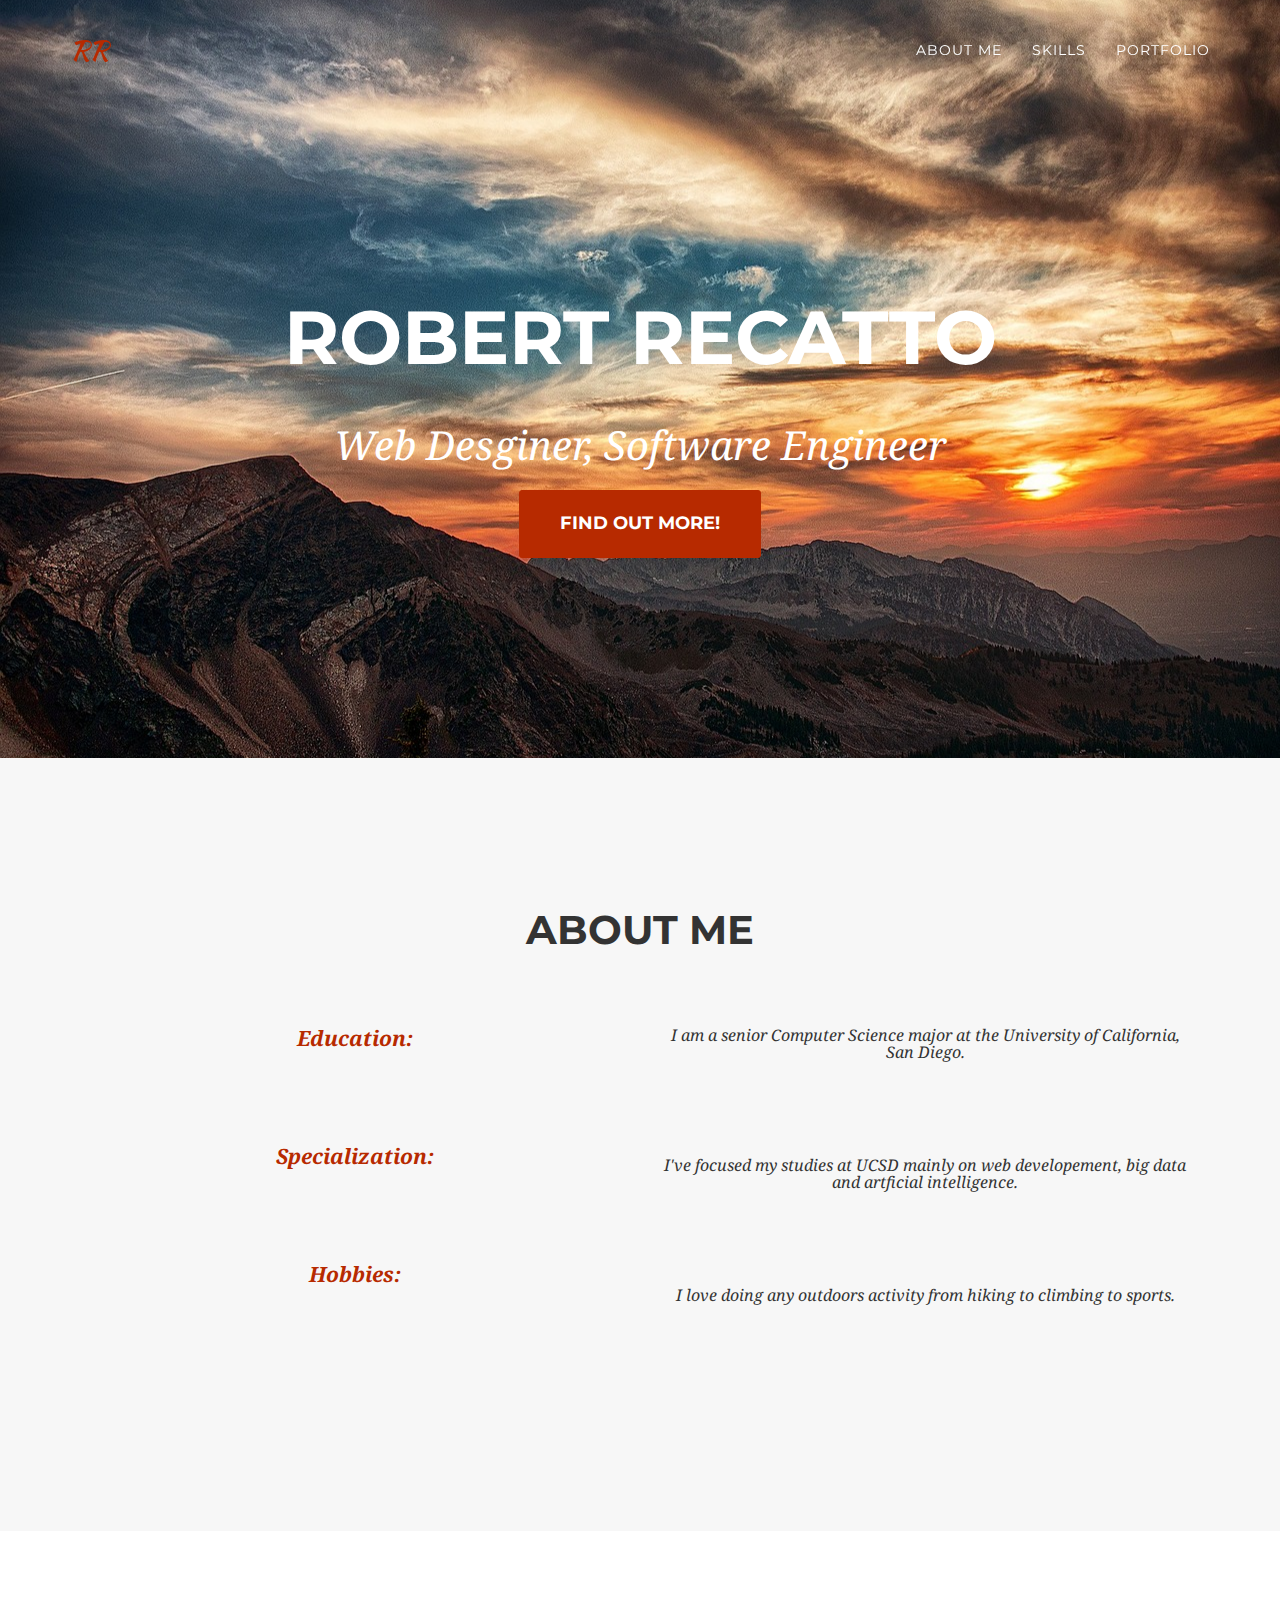
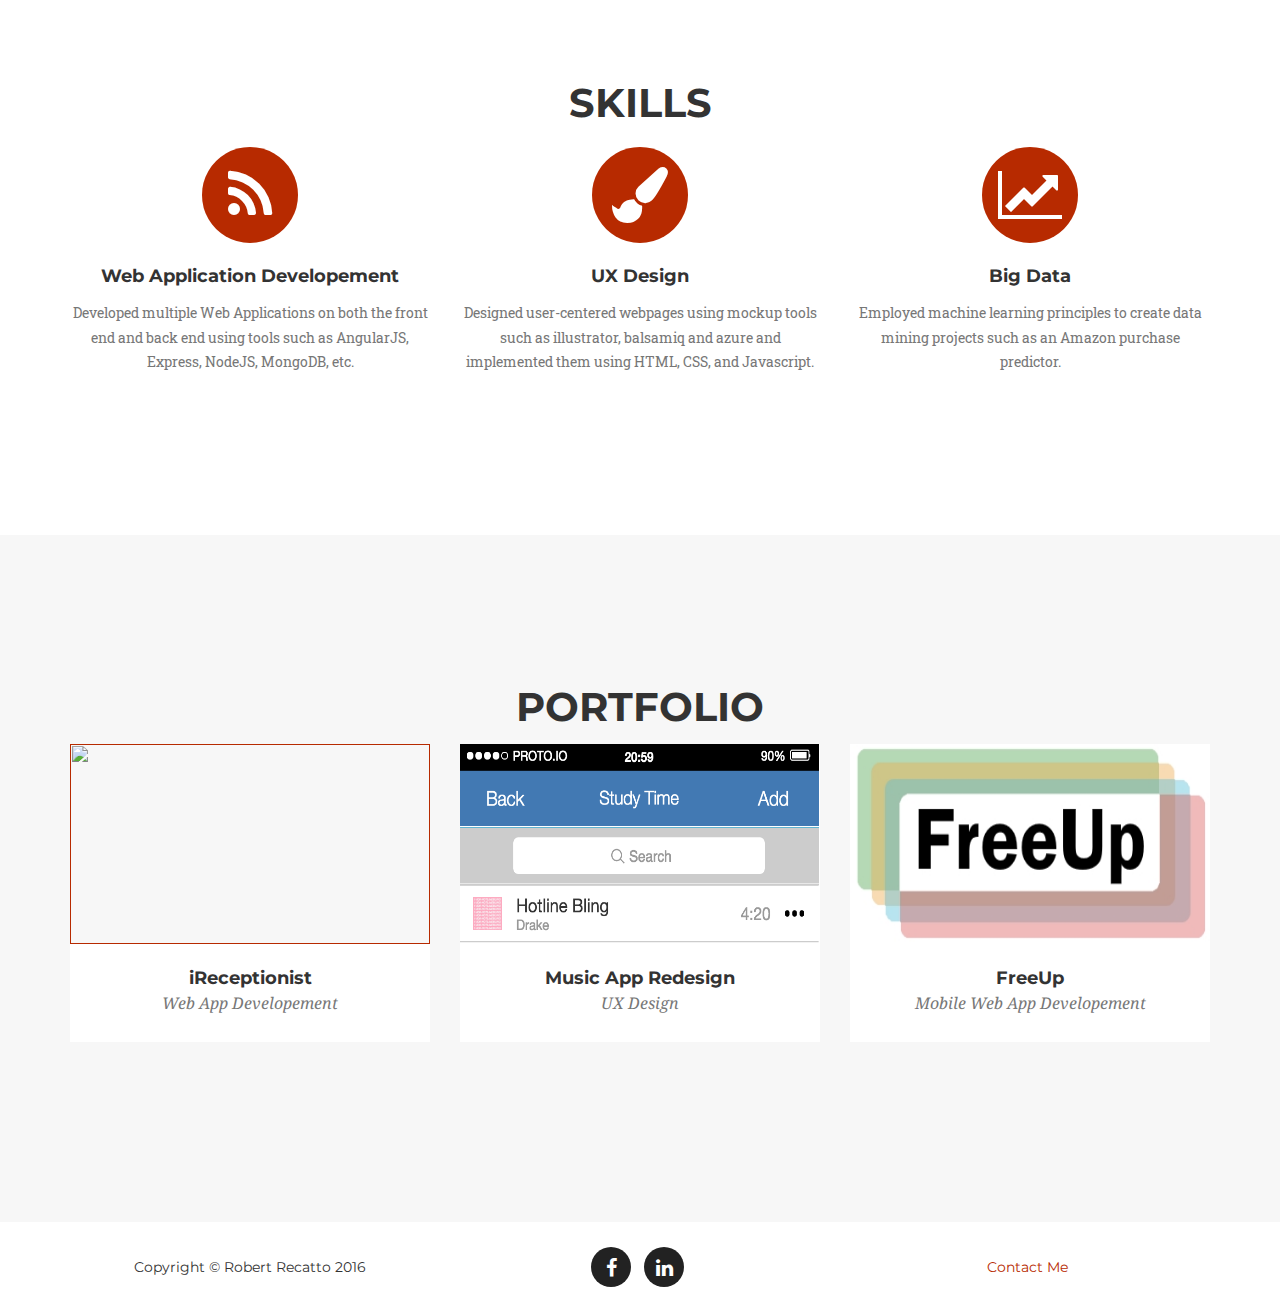
==== index.html @ bf81e025 "First Push" ====
<!DOCTYPE html>
<html lang="en">

<head>

    <meta charset="utf-8">
    <meta http-equiv="X-UA-Compatible" content="IE=edge">
    <meta name="viewport" content="width=device-width, initial-scale=1">

    <title>Robert Recatto Portfolio</title>

    <!-- Bootstrap Core CSS -->
    <link href="css/bootstrap.min.css" rel="stylesheet">

    <!-- Custom CSS -->
    <link href="css/agency.css" rel="stylesheet">
    
    <!-- Overwritten CSS -->
    <link href="css/main.css" rel="stylesheet">

    <!-- Custom Fonts -->
    <link href="font-awesome/css/font-awesome.min.css" rel="stylesheet" type="text/css">
    <link href="https://fonts.googleapis.com/css?family=Montserrat:400,700" rel="stylesheet" type="text/css">
    <link href='https://fonts.googleapis.com/css?family=Kaushan+Script' rel='stylesheet' type='text/css'>
    <link href='https://fonts.googleapis.com/css?family=Droid+Serif:400,700,400italic,700italic' rel='stylesheet' type='text/css'>
    <link href='https://fonts.googleapis.com/css?family=Roboto+Slab:400,100,300,700' rel='stylesheet' type='text/css'>

    <!-- HTML5 Shim and Respond.js IE8 support of HTML5 elements and media queries -->
    <!-- WARNING: Respond.js doesn't work if you view the page via file:// -->
    <!--[if lt IE 9]>
        <script src="https://oss.maxcdn.com/libs/html5shiv/3.7.0/html5shiv.js"></script>
        <script src="https://oss.maxcdn.com/libs/respond.js/1.4.2/respond.min.js"></script>
    <![endif]-->

</head>

<body id="page-top" class="index">

    <!-- Navigation -->
    <nav class="navbar navbar-default navbar-fixed-top">
        <div class="container">
            <!-- Brand and toggle get grouped for better mobile display -->
            <div class="navbar-header page-scroll">
                <button type="button" class="navbar-toggle" data-toggle="collapse" data-target="#bs-example-navbar-collapse-1">
                    <span class="sr-only">Toggle navigation</span>
                    <span class="icon-bar"></span>
                    <span class="icon-bar"></span>
                    <span class="icon-bar"></span>
                </button>
                <a class="navbar-brand page-scroll" href="#page-top">RR</a>
            </div>

            <!-- Collect the nav links, forms, and other content for toggling -->
            <div class="collapse navbar-collapse" id="bs-example-navbar-collapse-1">
                <ul class="nav navbar-nav navbar-right">
                    <li class="hidden">
                        <a href="#page-top"></a>
                    </li>
                    <li>
                        <a class="page-scroll" href="#about">About Me</a>
                    </li>
                    <li>
                        <a class="page-scroll" href="#services">Skills</a>
                    </li>
                    <li>
                        <a class="page-scroll" href="#portfolio">Portfolio</a>
                    </li>
                </ul>
            </div>
            <!-- /.navbar-collapse -->
        </div>
        <!-- /.container-fluid -->
    </nav>

    <!-- Header -->
    <header>
        <div class="container">
            <div class="intro-text">
                <div class="intro-heading">Robert Recatto</div>
                <div class="intro-lead-in">Web Desginer, Software Engineer</div>
                <a href="#about" class="page-scroll btn btn-xl">Find Out More!</a>
            </div>
        </div>
    </header>

    <!-- Services Section -->
    <section id="about" class="bg-light-gray">
        <div class="container">
            <div class="row">
                <div class="col-lg-12 text-center">
                    <h2 class="section-heading">About Me</h2><br><br>
                    <div class="col-lg-6 text-center pull-left">
                        <h3 class="section-subheading" style="color:#b72a00;font-size:150%;"><b>Education:</b></h3>
                    </div>
                    <div class="col-lg-6 text-center pull-right">
                        <h3 class="section-subheading">I am a senior Computer Science major at the University of California, San Diego.</h3>
                    </div>
                    <div class="col-lg-6 text-center pull-left">
                        <h3 class="section-subheading" style="color:#b72a00;font-size:150%;"><b>Specialization:</b></h3>
                    </div>
                    <div class="col-lg-6 text-center pull-right">
                        <h3 class="section-subheading">I've focused my studies at UCSD mainly on web developement, big data and artficial intelligence.</h3>
                    </div>
                    <div class="col-lg-6 text-center pull-left">
                        <h3 class="section-subheading" style="color:#b72a00;font-size:150%;"><b>Hobbies:</b></h3>
                    </div>
                    <div class="col-lg-6 text-center pull-right">
                        <h3 class="section-subheading">I love doing any outdoors activity from hiking to climbing to sports.</h3>
                    </div>
                </div>
            </div>
            <div class="row">
                <div class="col-lg-12">
                </div>
            </div>
        </div>
    </section>

    <!-- Portfolio Grid Section -->
    <section id="services">
        <div class="container">
            <div class="row">
                <div class="col-lg-12 text-center">
                    <h2 class="section-heading">Skills</h2>
                </div>
            </div>
            <div class="row text-center">
                <div class="col-md-4">
                    <span class="fa-stack fa-4x">
                        <i class="fa fa-circle fa-stack-2x text-primary"></i>
                        <i class="fa fa-rss fa-stack-1x fa-inverse"></i>
                    </span>
                    <h4 class="service-heading">Web Application Developement</h4>
                    <p class="text-muted">Developed multiple Web Applications on both the front end and back end using tools such as AngularJS, Express, NodeJS, MongoDB, etc.</p>
                </div>
                <div class="col-md-4">
                    <span class="fa-stack fa-4x">
                        <i class="fa fa-circle fa-stack-2x text-primary"></i>
                        <i class="fa fa-paint-brush fa-stack-1x fa-inverse"></i>
                    </span>
                    <h4 class="service-heading">UX Design</h4>
                    <p class="text-muted">Designed user-centered webpages using mockup tools such as illustrator, balsamiq and azure and implemented them using HTML, CSS, and Javascript.</p>
                </div>
                <div class="col-md-4">
                    <span class="fa-stack fa-4x">
                        <i class="fa fa-circle fa-stack-2x text-primary"></i>
                        <i class="fa fa-line-chart fa-stack-1x fa-inverse"></i>
                    </span>
                    <h4 class="service-heading">Big Data</h4>
                    <p class="text-muted">Employed machine learning principles to create data mining projects such as an Amazon purchase predictor.</p>
                </div>
            </div>
        </div>
    </section>

    <!-- About Section -->
    <section id="portfolio" class="bg-light-gray">
        <div class="container">
            <div class="row">
                <div class="col-lg-12 text-center">
                    <h2 class="section-heading">Portfolio</h2>
                </div>
            </div>
            <div class="row">
                <div class="col-md-4 col-sm-6 portfolio-item">
                    <a href="" onclick="redirect('portfolio_iReceptionist.html')" class="portfolio-link" data-toggle="modal">
                        <div class="portfolio-hover">
                            <div class="portfolio-hover-content">
                                <i class="fa fa-plus fa-3x"></i>
                            </div>
                        </div>
                        <img src="img/iReceptionist_welcome.png" class="img-responsive portfolioPic" alt="">
                    </a>
                    <div class="portfolio-caption">
                        <h4>iReceptionist</h4>
                        <p class="text-muted">Web App Developement</p>
                    </div>
                </div>
                <div class="col-md-4 col-sm-6 portfolio-item">
                    <a href="" onclick="redirect('portfolio_Redesign.html')" class="portfolio-link" data-toggle="modal">
                        <div class="portfolio-hover">
                            <div class="portfolio-hover-content">
                                <i class="fa fa-plus fa-3x"></i>
                            </div>
                        </div>
                        <img src="img/redesign.png" class="img-responsive portfolioPic" alt="">
                    </a>
                    <div class="portfolio-caption">
                        <h4>Music App Redesign</h4>
                        <p class="text-muted">UX Design</p>
                    </div>
                </div>
                <div class="col-md-4 col-sm-6 portfolio-item">
                    <a href="" onclick="redirect('portfolio_FreeUp.html')" class="portfolio-link" data-toggle="modal">
                        <div class="portfolio-hover">
                            <div class="portfolio-hover-content">
                                <i class="fa fa-plus fa-3x"></i>
                            </div>
                        </div>
                        <img src="img/freeuplogo.jpg" class="img-responsive portfolioPic" alt="">
                    </a>
                    <div class="portfolio-caption">
                        <h4>FreeUp</h4>
                        <p class="text-muted">Mobile Web App Developement</p>
                    </div>
                </div>
            </div>
        </div>
    </section>

    <footer>
        <div class="container">
            <div class="row">
                <div class="col-md-4">
                    <span class="copyright">Copyright &copy; Robert Recatto 2016</span>
                </div>
                <div class="col-md-4">
                    <ul class="list-inline social-buttons">
                        <li><a href="#"><i class="fa fa-facebook"></i></a>
                        </li>
                        <li><a href="#"><i class="fa fa-linkedin"></i></a>
                        </li>
                    </ul>
                </div>
                <div class="col-md-4">
                    <ul class="list-inline quicklinks">
                        <li><a href="#">Contact Me</a>
                        </li>
                    </ul>
                </div>
            </div>
        </div>
    </footer>

    <!-- jQuery -->
    <script src="js/jquery.js"></script>

    <!-- Bootstrap Core JavaScript -->
    <script src="js/bootstrap.min.js"></script>

    <!-- Plugin JavaScript -->
    <script src="http://cdnjs.cloudflare.com/ajax/libs/jquery-easing/1.3/jquery.easing.min.js"></script>
    <script src="js/classie.js"></script>
    <script src="js/cbpAnimatedHeader.js"></script>

    <!-- Contact Form JavaScript -->
    <script src="js/jqBootstrapValidation.js"></script>
    <script src="js/contact_me.js"></script>

    <!-- Custom Theme JavaScript -->
    <script src="js/agency.js"></script>
    
    <script src="js/redirect.js"></script>

</body>

</html>
---- css/agency.css ----
body{overflow-x:hidden;font-family:"Roboto Slab","Helvetica Neue",Helvetica,Arial,sans-serif}.text-muted{color:#777}.text-primary{color:#b72a00}p{font-size:14px;line-height:1.75}p.large{font-size:16px}a,a:hover,a:focus,a:active,a.active{outline:0}a{color:#b72a00}a:hover,a:focus,a:active,a.active{color:#b22900}h1,h2,h3,h4,h5,h6{font-family:Montserrat,"Helvetica Neue",Helvetica,Arial,sans-serif;text-transform:uppercase;font-weight:700}.img-centered{margin:0 auto}.bg-light-gray{background-color:#f7f7f7}.bg-darkest-gray{background-color:#222}.btn-primary{color:#fff;background-color:#b72a00;border-color:#b72a00;font-family:Montserrat,"Helvetica Neue",Helvetica,Arial,sans-serif;text-transform:uppercase;font-weight:700}.btn-primary:hover,.btn-primary:focus,.btn-primary:active,.btn-primary.active,.open .dropdown-toggle.btn-primary{color:#fff;background-color:#b22900;border-color:#b22900}.btn-primary:active,.btn-primary.active,.open .dropdown-toggle.btn-primary{background-image:none}.btn-primary.disabled,.btn-primary[disabled],fieldset[disabled] .btn-primary,.btn-primary.disabled:hover,.btn-primary[disabled]:hover,fieldset[disabled] .btn-primary:hover,.btn-primary.disabled:focus,.btn-primary[disabled]:focus,fieldset[disabled] .btn-primary:focus,.btn-primary.disabled:active,.btn-primary[disabled]:active,fieldset[disabled] .btn-primary:active,.btn-primary.disabled.active,.btn-primary[disabled].active,fieldset[disabled] .btn-primary.active{background-color:#b72a00;border-color:#b72a00}.btn-primary .badge{color:#b72a00;background-color:#fff}.btn-xl{color:#fff;background-color:#b72a00;border-color:#b72a00;font-family:Montserrat,"Helvetica Neue",Helvetica,Arial,sans-serif;text-transform:uppercase;font-weight:700;border-radius:3px;font-size:18px;padding:20px 40px}.btn-xl:hover,.btn-xl:focus,.btn-xl:active,.btn-xl.active,.open .dropdown-toggle.btn-xl{color:#fff;background-color:#b22900;border-color:#b72a00}.btn-xl:active,.btn-xl.active,.open .dropdown-toggle.btn-xl{background-image:none}.btn-xl.disabled,.btn-xl[disabled],fieldset[disabled] .btn-xl,.btn-xl.disabled:hover,.btn-xl[disabled]:hover,fieldset[disabled] .btn-xl:hover,.btn-xl.disabled:focus,.btn-xl[disabled]:focus,fieldset[disabled] .btn-xl:focus,.btn-xl.disabled:active,.btn-xl[disabled]:active,fieldset[disabled] .btn-xl:active,.btn-xl.disabled.active,.btn-xl[disabled].active,fieldset[disabled] .btn-xl.active{background-color:#b72a00;border-color:#b72a00}.btn-xl .badge{color:#b72a00;background-color:#fff}.navbar-default{background-color:#222;border-color:transparent}.navbar-default .navbar-brand{color:#b72a00;font-family:"Kaushan Script","Helvetica Neue",Helvetica,Arial,cursive}.navbar-default .navbar-brand:hover,.navbar-default .navbar-brand:focus,.navbar-default .navbar-brand:active,.navbar-default .navbar-brand.active{color:#b22900}.navbar-default .navbar-collapse{border-color:rgba(255,255,255,.02)}.navbar-default .navbar-toggle{background-color:#b72a00;border-color:#b72a00}.navbar-default .navbar-toggle .icon-bar{background-color:#fff}.navbar-default .navbar-toggle:hover,.navbar-default .navbar-toggle:focus{background-color:#b72a00}.navbar-default .nav li a{font-family:Montserrat,"Helvetica Neue",Helvetica,Arial,sans-serif;text-transform:uppercase;font-weight:400;letter-spacing:1px;color:#fff}.navbar-default .nav li a:hover,.navbar-default .nav li a:focus{color:#b72a00;outline:0}.navbar-default .navbar-nav>.active>a{border-radius:0;color:#fff;background-color:#b72a00}.navbar-default .navbar-nav>.active>a:hover,.navbar-default .navbar-nav>.active>a:focus{color:#fff;background-color:#b22900}@media (min-width:768px){.navbar-default{background-color:transparent;padding:25px 0;-webkit-transition:padding .3s;-moz-transition:padding .3s;transition:padding .3s;border:0}.navbar-default .navbar-brand{font-size:2em;-webkit-transition:all .3s;-moz-transition:all .3s;transition:all .3s}.navbar-default .navbar-nav>.active>a{border-radius:3px}.navbar-default.navbar-shrink{background-color:#222;padding:10px 0}.navbar-default.navbar-shrink .navbar-brand{font-size:1.5em}}header{background-image:url(../img/header-bg.jpg);background-repeat:none;background-attachment:scroll;background-position:center center;-webkit-background-size:cover;-moz-background-size:cover;background-size:cover;-o-background-size:cover;text-align:center;color:#fff}header .intro-text{padding-top:100px;padding-bottom:50px}header .intro-text .intro-lead-in{font-family:"Droid Serif","Helvetica Neue",Helvetica,Arial,sans-serif;font-style:italic;font-size:22px;line-height:22px;margin-bottom:25px}header .intro-text .intro-heading{font-family:Montserrat,"Helvetica Neue",Helvetica,Arial,sans-serif;text-transform:uppercase;font-weight:700;font-size:50px;line-height:50px;margin-bottom:25px}@media (min-width:768px){header .intro-text{padding-top:300px;padding-bottom:200px}header .intro-text .intro-lead-in{font-family:"Droid Serif","Helvetica Neue",Helvetica,Arial,sans-serif;font-style:italic;font-size:40px;line-height:40px;margin-bottom:25px}header .intro-text .intro-heading{font-family:Montserrat,"Helvetica Neue",Helvetica,Arial,sans-serif;text-transform:uppercase;font-weight:700;font-size:75px;line-height:75px;margin-bottom:50px}}section{padding:100px 0}section h2.section-heading{font-size:40px;margin-top:0;margin-bottom:15px}section h3.section-subheading{font-size:16px;font-family:"Droid Serif","Helvetica Neue",Helvetica,Arial,sans-serif;text-transform:none;font-style:italic;font-weight:400;margin-bottom:75px}@media (min-width:768px){section{padding:150px 0}}.service-heading{margin:15px 0;text-transform:none}#portfolio .portfolio-item{margin:0 0 15px;right:0}#portfolio .portfolio-item .portfolio-link{display:block;position:relative;max-width:400px;margin:0 auto}#portfolio .portfolio-item .portfolio-link .portfolio-hover{background:rgba(183,42,00,.9);position:absolute;width:100%;height:100%;opacity:0;transition:all ease .5s;-webkit-transition:all ease .5s;-moz-transition:all ease .5s}#portfolio .portfolio-item .portfolio-link .portfolio-hover:hover{opacity:1}#portfolio .portfolio-item .portfolio-link .portfolio-hover .portfolio-hover-content{position:absolute;width:100%;height:20px;font-size:20px;text-align:center;top:50%;margin-top:-12px;color:#fff}#portfolio .portfolio-item .portfolio-link .portfolio-hover .portfolio-hover-content i{margin-top:-12px}#portfolio .portfolio-item .portfolio-link .portfolio-hover .portfolio-hover-content h3,#portfolio .portfolio-item .portfolio-link .portfolio-hover .portfolio-hover-content h4{margin:0}#portfolio .portfolio-item .portfolio-caption{max-width:400px;margin:0 auto;background-color:#fff;text-align:center;padding:25px}#portfolio .portfolio-item .portfolio-caption h4{text-transform:none;margin:0}#portfolio .portfolio-item .portfolio-caption p{font-family:"Droid Serif","Helvetica Neue",Helvetica,Arial,sans-serif;font-style:italic;font-size:16px;margin:0}#portfolio *{z-index:2}@media (min-width:767px){#portfolio .portfolio-item{margin:0 0 30px}}.timeline{list-style:none;padding:0;position:relative}.timeline:before{top:0;bottom:0;position:absolute;content:"";width:2px;background-color:#f1f1f1;left:40px;margin-left:-1.5px}.timeline>li{margin-bottom:50px;position:relative;min-height:50px}.timeline>li:before,.timeline>li:after{content:" ";display:table}.timeline>li:after{clear:both}.timeline>li .timeline-panel{width:100%;float:right;padding:0 20px 0 100px;position:relative;text-align:left}.timeline>li .timeline-panel:before{border-left-width:0;border-right-width:15px;left:-15px;right:auto}.timeline>li .timeline-panel:after{border-left-width:0;border-right-width:14px;left:-14px;right:auto}.timeline>li .timeline-image{left:0;margin-left:0;width:80px;height:80px;position:absolute;z-index:100;background-color:#b72a00;color:#fff;border-radius:100%;border:7px solid #f1f1f1;text-align:center}.timeline>li .timeline-image h4{font-size:10px;margin-top:12px;line-height:14px}.timeline>li.timeline-inverted>.timeline-panel{float:right;text-align:left;padding:0 20px 0 100px}.timeline>li.timeline-inverted>.timeline-panel:before{border-left-width:0;border-right-width:15px;left:-15px;right:auto}.timeline>li.timeline-inverted>.timeline-panel:after{border-left-width:0;border-right-width:14px;left:-14px;right:auto}.timeline>li:last-child{margin-bottom:0}.timeline .timeline-heading h4{margin-top:0;color:inherit}.timeline .timeline-heading h4.subheading{text-transform:none}.timeline .timeline-body>p,.timeline .timeline-body>ul{margin-bottom:0}@media (min-width:768px){.timeline:before{left:50%}.timeline>li{margin-bottom:100px;min-height:100px}.timeline>li .timeline-panel{width:41%;float:left;padding:0 20px 20px 30px;text-align:right}.timeline>li .timeline-image{width:100px;height:100px;left:50%;margin-left:-50px}.timeline>li .timeline-image h4{font-size:13px;margin-top:16px;line-height:18px}.timeline>li.timeline-inverted>.timeline-panel{float:right;text-align:left;padding:0 30px 20px 20px}}@media (min-width:992px){.timeline>li{min-height:150px}.timeline>li .timeline-panel{padding:0 20px 20px}.timeline>li .timeline-image{width:150px;height:150px;margin-left:-75px}.timeline>li .timeline-image h4{font-size:18px;margin-top:30px;line-height:26px}.timeline>li.timeline-inverted>.timeline-panel{padding:0 20px 20px}}@media (min-width:1200px){.timeline>li{min-height:170px}.timeline>li .timeline-panel{padding:0 20px 20px 100px}.timeline>li .timeline-image{width:170px;height:170px;margin-left:-85px}.timeline>li .timeline-image h4{margin-top:40px}.timeline>li.timeline-inverted>.timeline-panel{padding:0 100px 20px 20px}}.team-member{text-align:center;margin-bottom:50px}.team-member img{margin:0 auto;border:7px solid #fff}.team-member h4{margin-top:25px;margin-bottom:0;text-transform:none}.team-member p{margin-top:0}aside.clients img{margin:50px auto}section#contact{background-color:#222;background-image:url(../img/map-image.png);background-position:center;background-repeat:no-repeat}section#contact .section-heading{color:#fff}section#contact .form-group{margin-bottom:25px}section#contact .form-group input,section#contact .form-group textarea{padding:20px}section#contact .form-group input.form-control{height:auto}section#contact .form-group textarea.form-control{height:236px}section#contact .form-control:focus{border-color:#b72a00;box-shadow:none}section#contact ::-webkit-input-placeholder{font-family:Montserrat,"Helvetica Neue",Helvetica,Arial,sans-serif;text-transform:uppercase;font-weight:700;color:#bbb}section#contact :-moz-placeholder{font-family:Montserrat,"Helvetica Neue",Helvetica,Arial,sans-serif;text-transform:uppercase;font-weight:700;color:#bbb}section#contact ::-moz-placeholder{font-family:Montserrat,"Helvetica Neue",Helvetica,Arial,sans-serif;text-transform:uppercase;font-weight:700;color:#bbb}section#contact :-ms-input-placeholder{font-family:Montserrat,"Helvetica Neue",Helvetica,Arial,sans-serif;text-transform:uppercase;font-weight:700;color:#bbb}section#contact .text-danger{color:#e74c3c}footer{padding:25px 0;text-align:center}footer span.copyright{line-height:40px;font-family:Montserrat,"Helvetica Neue",Helvetica,Arial,sans-serif;text-transform:uppercase;text-transform:none}footer ul.quicklinks{margin-bottom:0;line-height:40px;font-family:Montserrat,"Helvetica Neue",Helvetica,Arial,sans-serif;text-transform:uppercase;text-transform:none}ul.social-buttons{margin-bottom:0}ul.social-buttons li a{display:block;background-color:#222;height:40px;width:40px;border-radius:100%;font-size:20px;line-height:40px;color:#fff;outline:0;-webkit-transition:all .3s;-moz-transition:all .3s;transition:all .3s}ul.social-buttons li a:hover,ul.social-buttons li a:focus,ul.social-buttons li a:active{background-color:#b72a00}.btn:focus,.btn:active,.btn.active,.btn:active:focus{outline:0}.portfolio-modal .modal-content{border-radius:0;background-clip:border-box;-webkit-box-shadow:none;box-shadow:none;border:0;min-height:100%;padding:100px 0;text-align:center}.portfolio-modal .modal-content h2{margin-bottom:15px;font-size:3em}.portfolio-modal .modal-content p{margin-bottom:30px}.portfolio-modal .modal-content p.item-intro{margin:20px 0 30px;font-family:"Droid Serif","Helvetica Neue",Helvetica,Arial,sans-serif;font-style:italic;font-size:16px}.portfolio-modal .modal-content ul.list-inline{margin-bottom:30px;margin-top:0}.portfolio-modal .modal-content img{margin-bottom:30px}.portfolio-modal .close-modal{position:absolute;width:75px;height:75px;background-color:transparent;top:25px;right:25px;cursor:pointer}.portfolio-modal .close-modal:hover{opacity:.3}.portfolio-modal .close-modal .lr{height:75px;width:1px;margin-left:35px;background-color:#222;transform:rotate(45deg);-ms-transform:rotate(45deg);-webkit-transform:rotate(45deg);z-index:1051}.portfolio-modal .close-modal .lr .rl{height:75px;width:1px;background-color:#222;transform:rotate(90deg);-ms-transform:rotate(90deg);-webkit-transform:rotate(90deg);z-index:1052}.portfolio-modal .modal-backdrop{opacity:0;display:none}::-moz-selection{text-shadow:none;background:#b72a00}::selection{text-shadow:none;background:#b72a00}img::selection{background:0 0}img::-moz-selection{background:0 0}body{webkit-tap-highlight-color:#b72a00}
---- css/main.css ----
.portfolioPic {
    height: 200px;
    width: 360px;
}

.port_head_pic {
    height: 400px;
    width: 250px;
}

.port_body_pic {
    height: 260px;
    width: 430px;
}
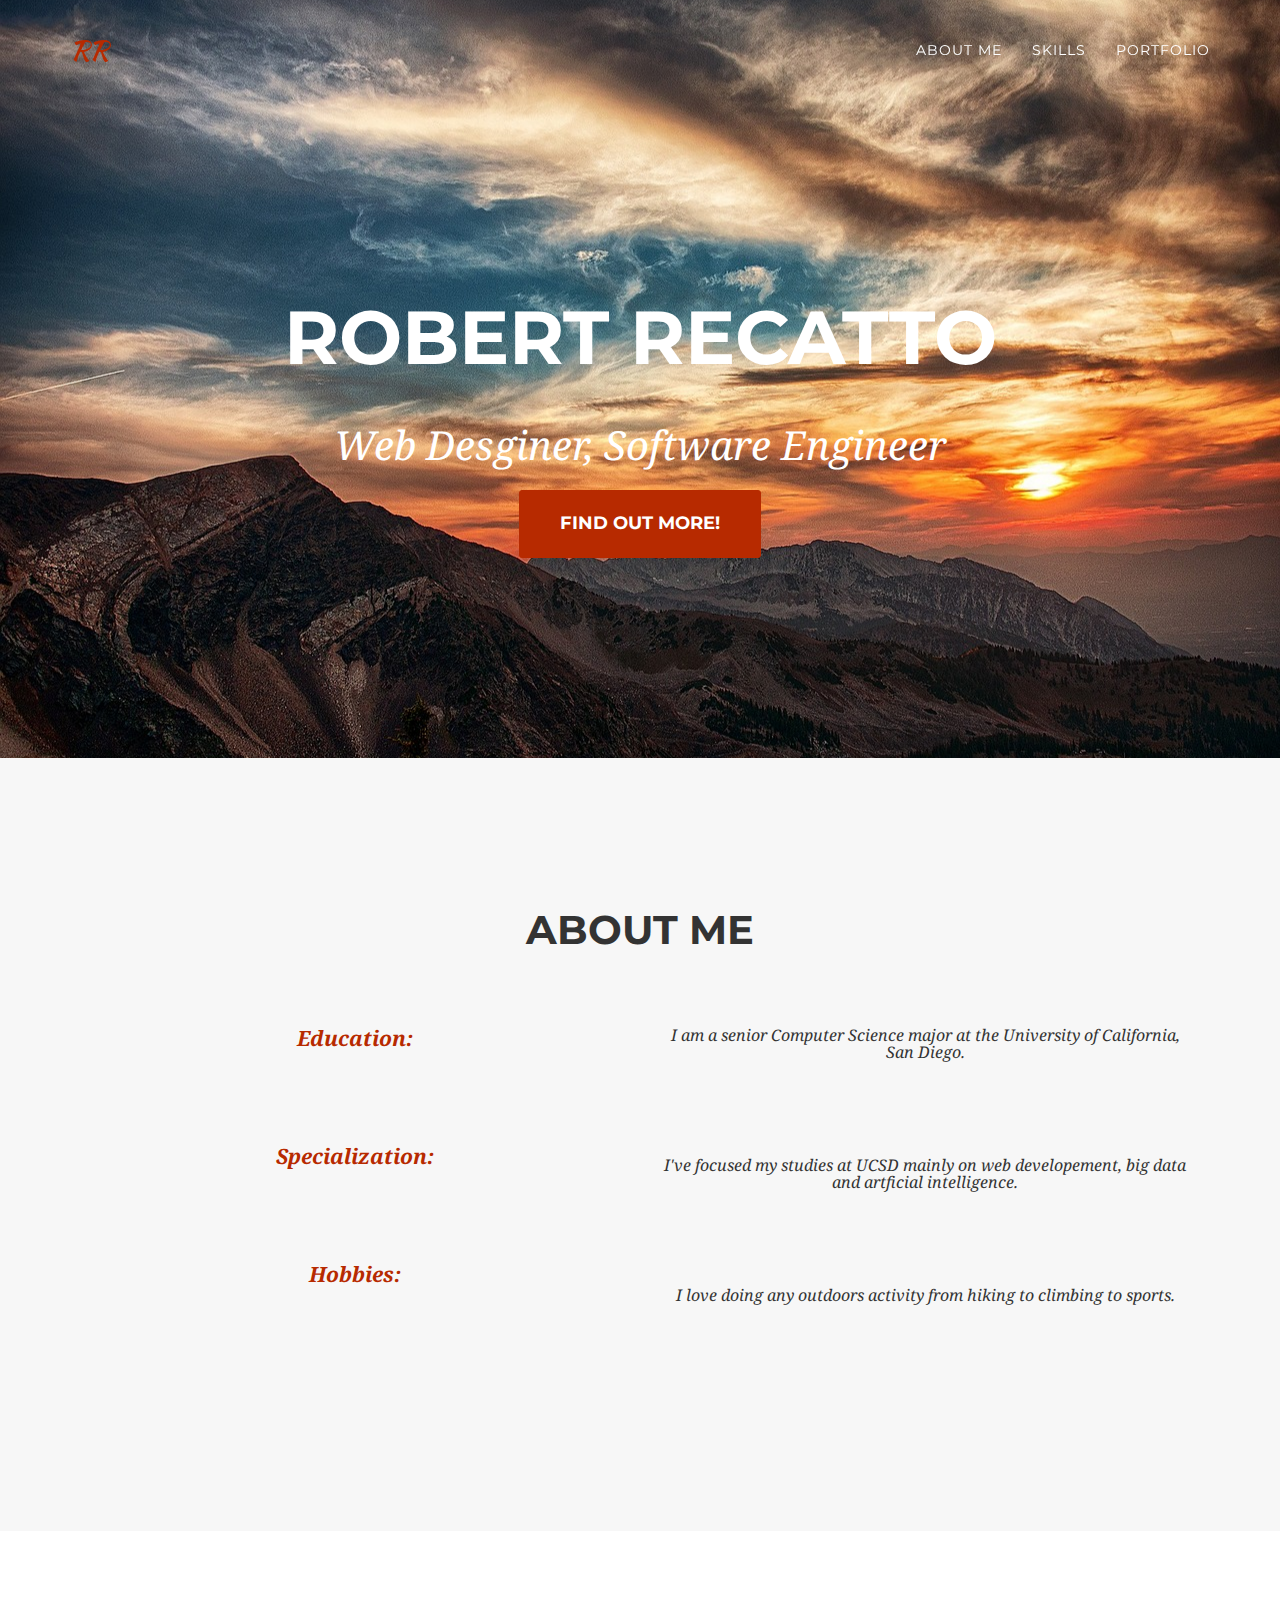
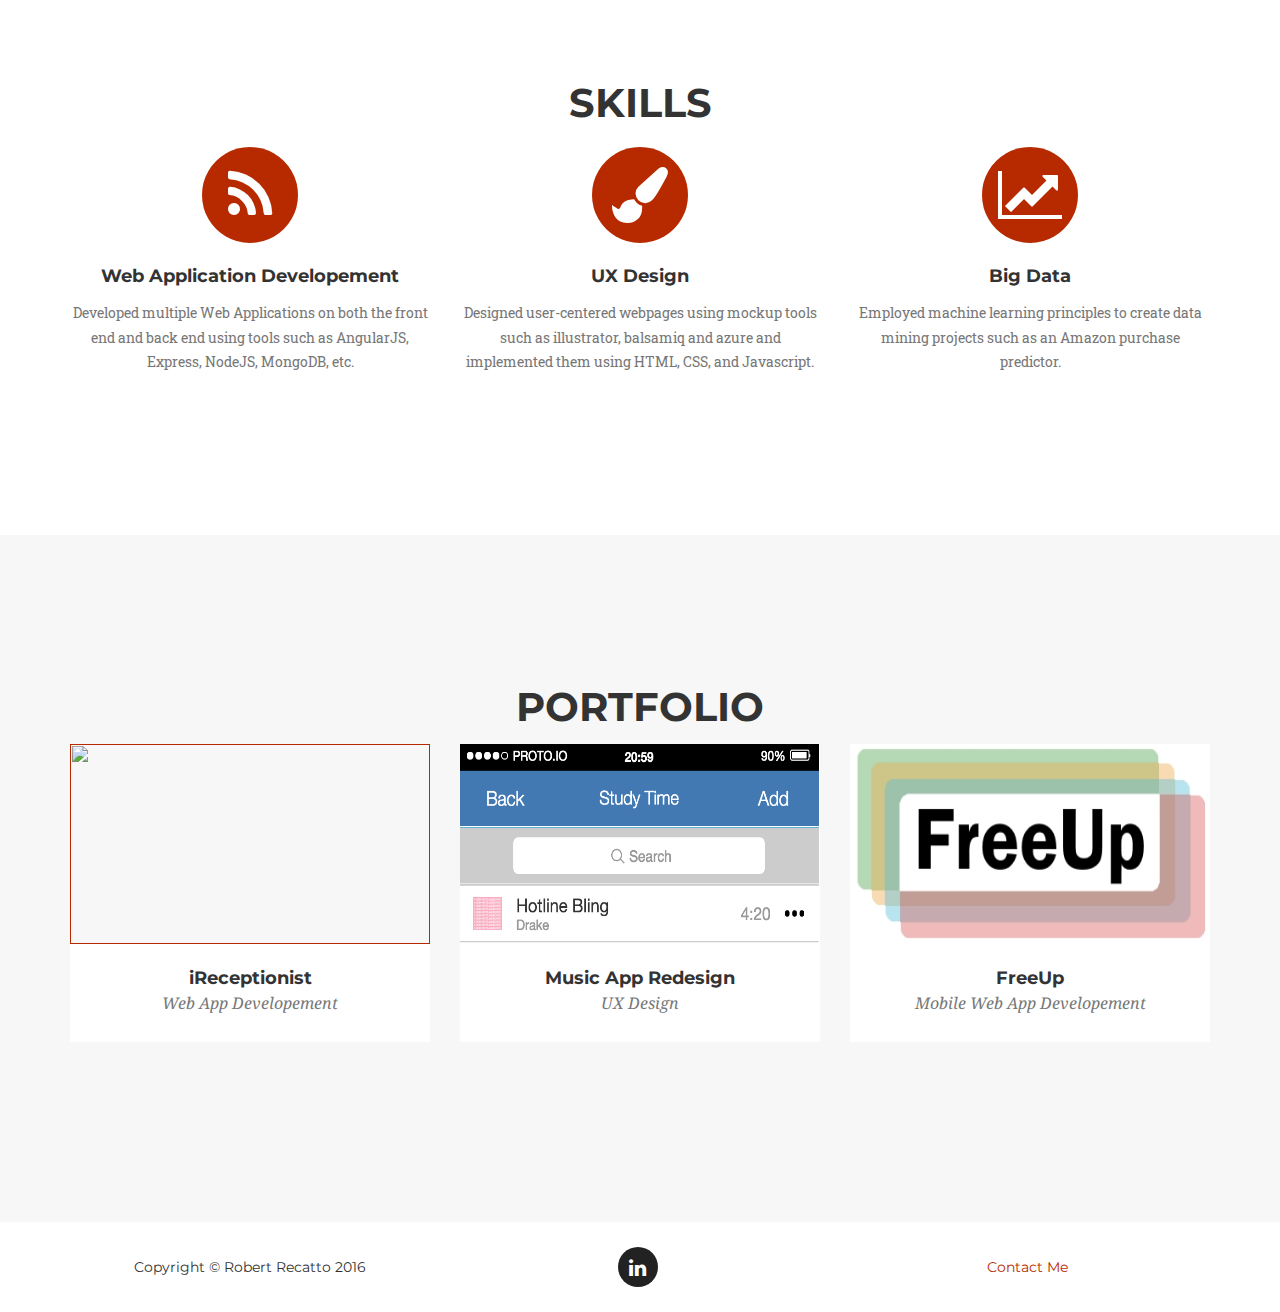
==== commit d0c89d4a: "added contact functionality, linkedin link" ====
--- a/index.html
+++ b/index.html
@@ -163,7 +163,7 @@
             </div>
             <div class="row">
                 <div class="col-md-4 col-sm-6 portfolio-item">
-                    <a href="" onclick="redirect('portfolio_iReceptionist.html')" class="portfolio-link" data-toggle="modal">
+                    <a href="" onclick="window.location.replace(window.location+'portfolio_iReceptionist');" class="portfolio-link" data-toggle="modal">
                         <div class="portfolio-hover">
                             <div class="portfolio-hover-content">
                                 <i class="fa fa-plus fa-3x"></i>
@@ -177,7 +177,7 @@
                     </div>
                 </div>
                 <div class="col-md-4 col-sm-6 portfolio-item">
-                    <a href="" onclick="redirect('portfolio_Redesign.html')" class="portfolio-link" data-toggle="modal">
+                    <a href="" onclick="window.location.replace(window.location+'portfolio_Redesign');" class="portfolio-link" data-toggle="modal">
                         <div class="portfolio-hover">
                             <div class="portfolio-hover-content">
                                 <i class="fa fa-plus fa-3x"></i>
@@ -191,7 +191,7 @@
                     </div>
                 </div>
                 <div class="col-md-4 col-sm-6 portfolio-item">
-                    <a href="" onclick="redirect('portfolio_FreeUp.html')" class="portfolio-link" data-toggle="modal">
+                    <a href="" onclick="window.location.replace(window.location+'portfolio_FreeUp');" class="portfolio-link" data-toggle="modal">
                         <div class="portfolio-hover">
                             <div class="portfolio-hover-content">
                                 <i class="fa fa-plus fa-3x"></i>
@@ -216,20 +216,31 @@
                 </div>
                 <div class="col-md-4">
                     <ul class="list-inline social-buttons">
-                        <li><a href="#"><i class="fa fa-facebook"></i></a>
-                        </li>
-                        <li><a href="#"><i class="fa fa-linkedin"></i></a>
+                        <li><a href="https://www.linkedin.com/in/robert-recatto-b4000691"><i class="fa fa-linkedin"></i></a>
                         </li>
                     </ul>
                 </div>
                 <div class="col-md-4">
                     <ul class="list-inline quicklinks">
-                        <li><a href="#">Contact Me</a>
+                        <li><a data-popup-open="popup-1" href="#">Contact Me</a>
                         </li>
                     </ul>
                 </div>
             </div>
         </div>
+        
+        <div class="popup" data-popup="popup-1">
+            <div class="popup-inner">
+                <h2>Contact Me!</h2><br>
+                <h4>Email:</h4>
+                <p>rrecatto@ucsd.edu</p><br>
+                <h4>Phone:</h4>
+                <p>(951) 252-5373</p><br>
+                <p><a data-popup-close="popup-1" href="#">Close</a></p>
+                <a class="popup-close" data-popup-close="popup-1" href="#">x</a>
+            </div>
+        </div>
+        
     </footer>
 
     <!-- jQuery -->
@@ -249,8 +260,7 @@
 
     <!-- Custom Theme JavaScript -->
     <script src="js/agency.js"></script>
-    
-    <script src="js/redirect.js"></script>
+    <script src="js/contact.js"></script>
 
 </body>
 
--- a/css/main.css
+++ b/css/main.css
@@ -11,4 +11,55 @@
 .port_body_pic {
     height: 260px;
     width: 430px;
+}
+
+.popup {
+    width:100%;
+    height:100%;
+    display:none;
+    position:fixed;
+    top:0px;
+    left:0px;
+    background:rgba(0,0,0,0.75);
+}
+
+.popup-inner {
+    max-width:700px;
+    width:90%;
+    padding:40px;
+    position:absolute;
+    top:50%;
+    left:50%;
+    -webkit-transform:translate(-50%, -50%);
+    transform:translate(-50%, -50%);
+    box-shadow:0px 2px 6px rgba(0,0,0,1);
+    border-radius:3px;
+    background:#fff;
+}
+
+.popup-close {
+    width:30px;
+    height:30px;
+    padding-top:4px;
+    display:inline-block;
+    position:absolute;
+    top:0px;
+    right:0px;
+    transition:ease 0.25s all;
+    -webkit-transform:translate(50%, -50%);
+    transform:translate(50%, -50%);
+    border-radius:1000px;
+    background:rgba(0,0,0,0.8);
+    font-family:Arial, Sans-Serif;
+    font-size:20px;
+    text-align:center;
+    line-height:100%;
+    color:#fff;
+}
+ 
+.popup-close:hover {
+    -webkit-transform:translate(50%, -50%) rotate(180deg);
+    transform:translate(50%, -50%) rotate(180deg);
+    background:rgba(0,0,0,1);
+    text-decoration:none;
 }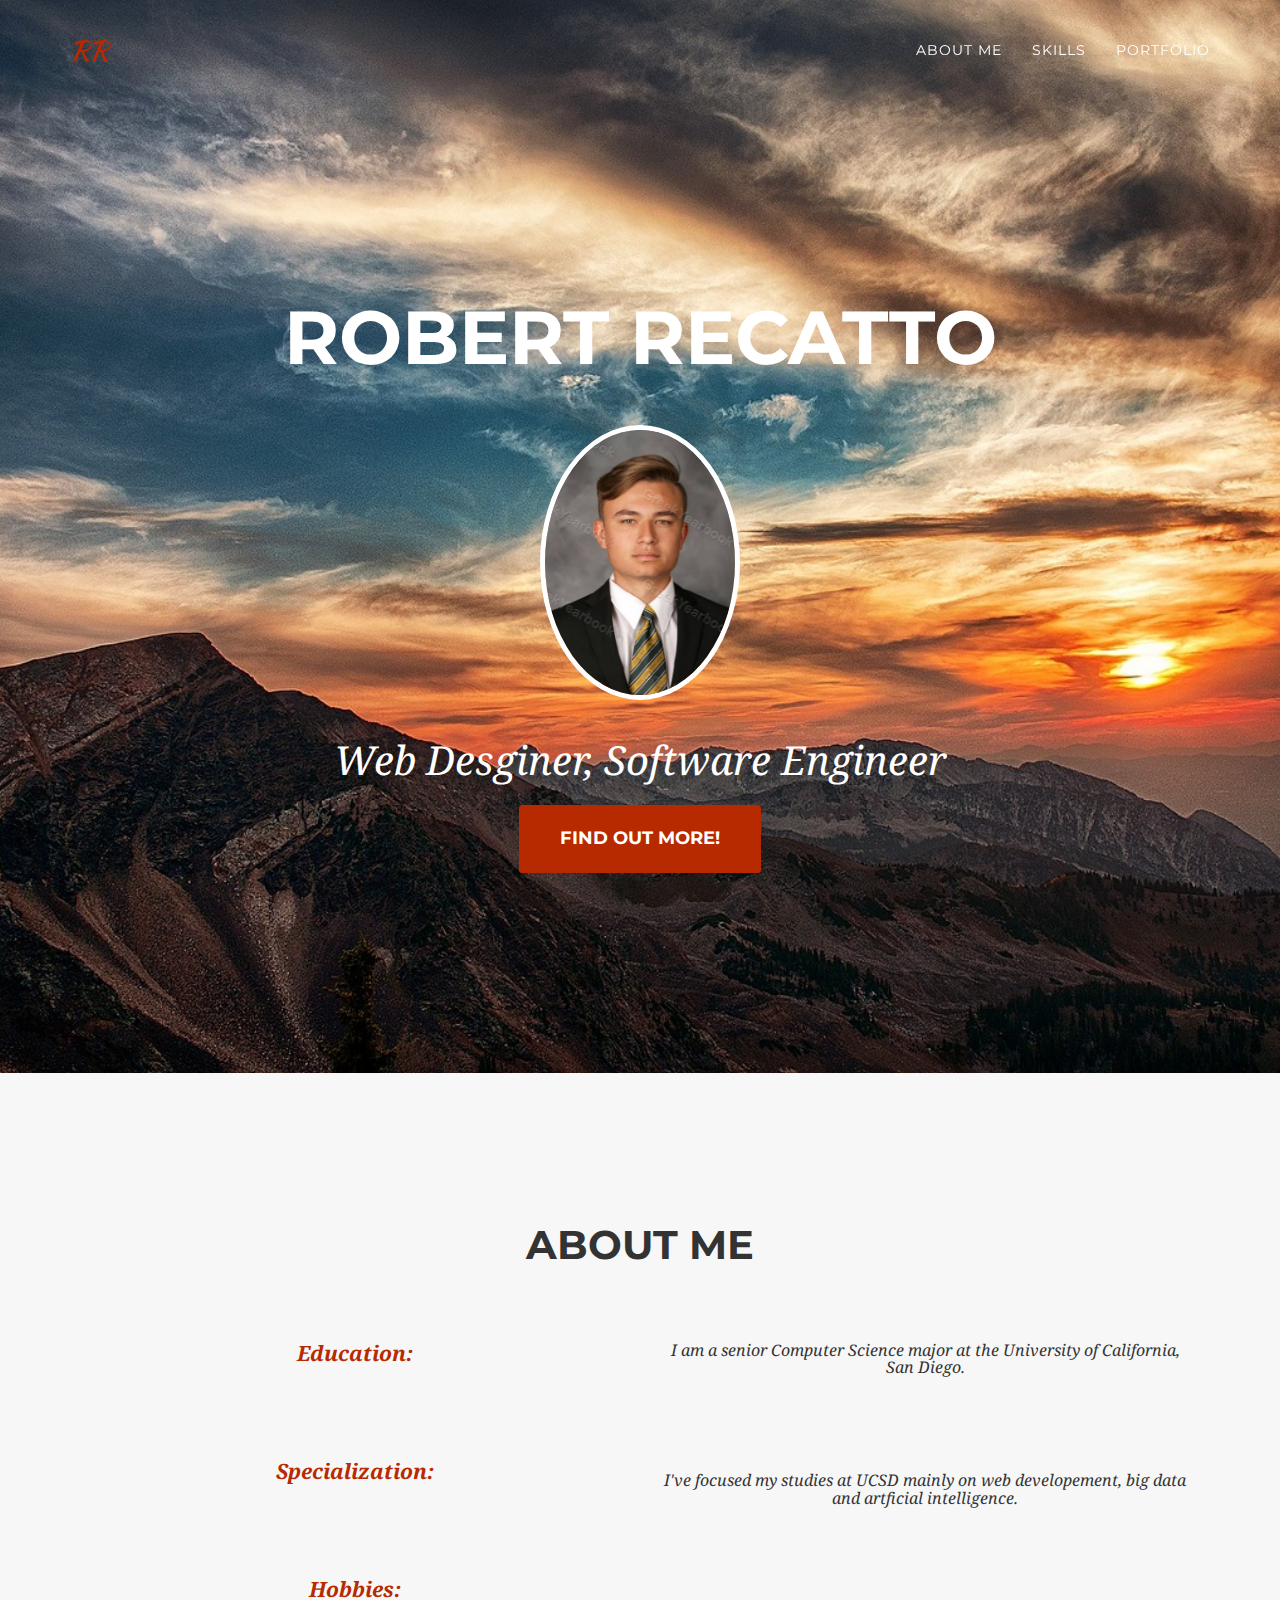
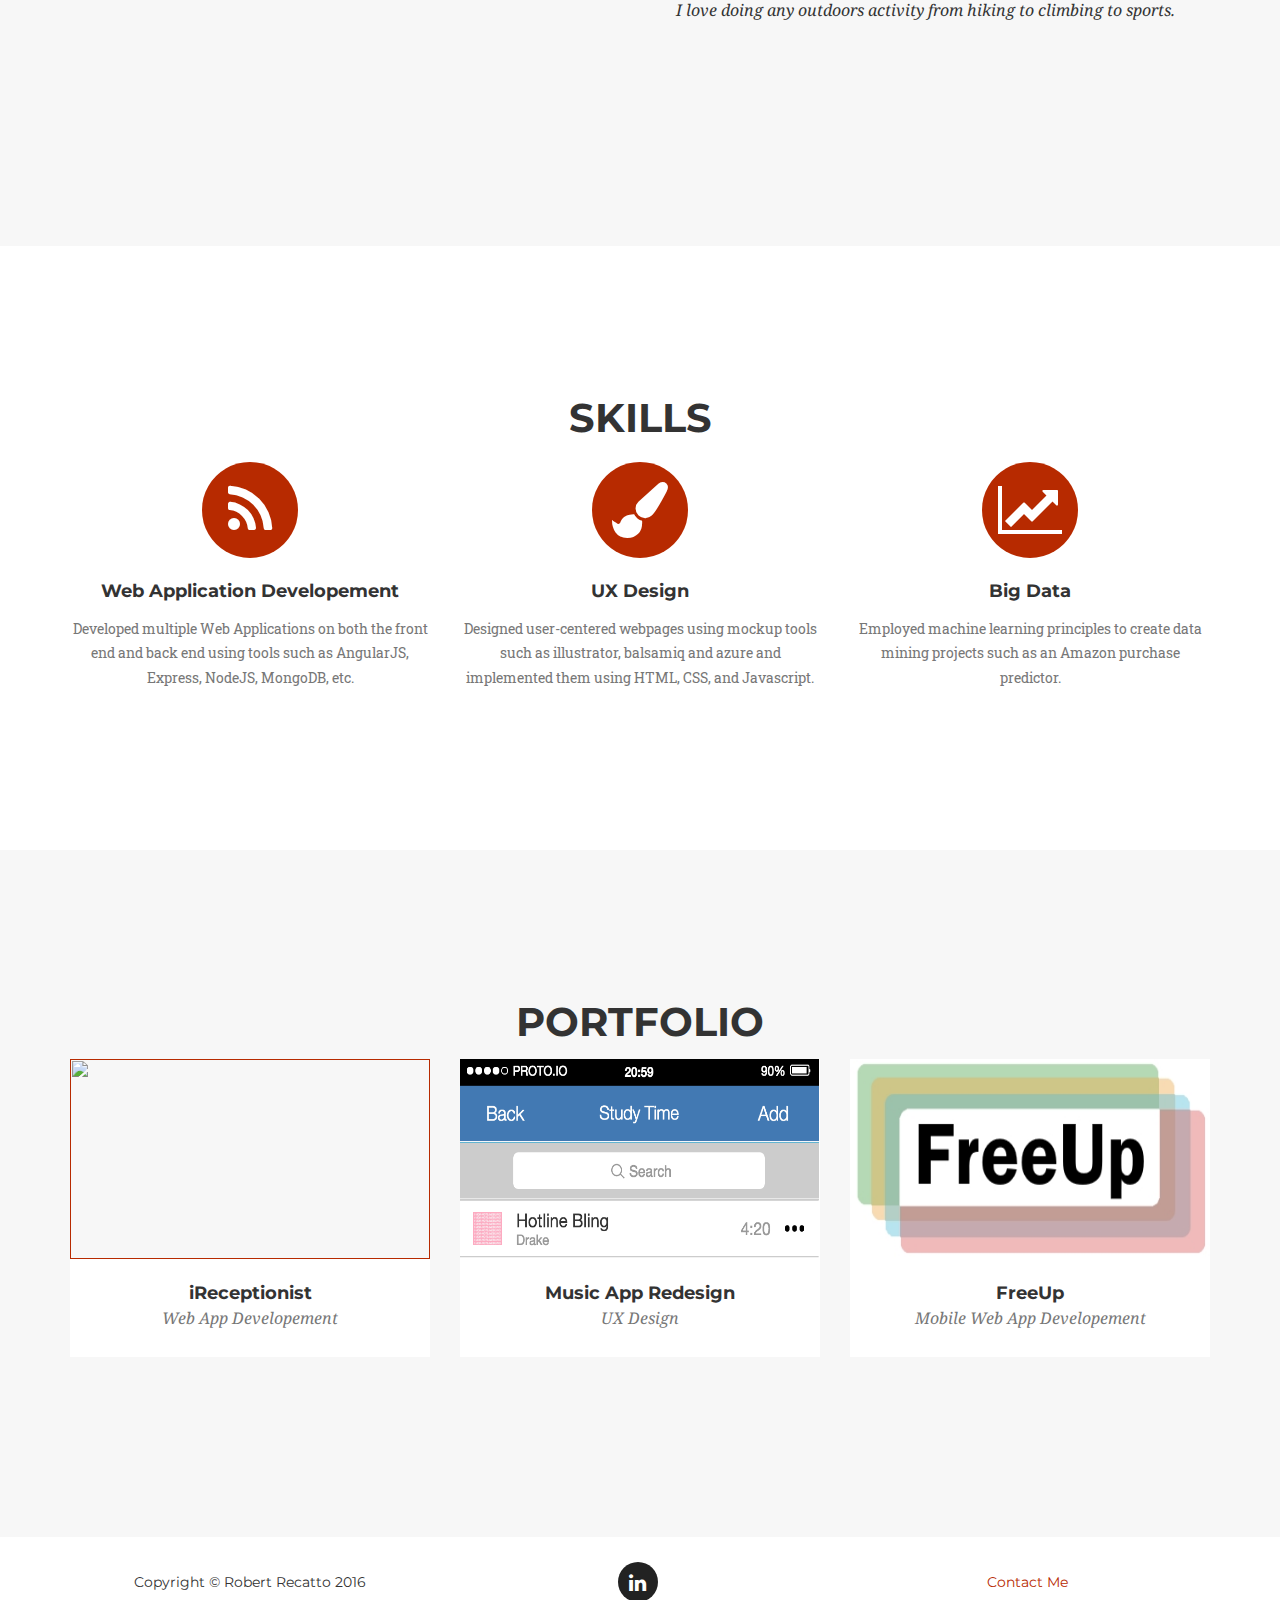
==== commit a6b1c030: "added headshot" ====
--- a/index.html
+++ b/index.html
@@ -77,6 +77,7 @@
         <div class="container">
             <div class="intro-text">
                 <div class="intro-heading">Robert Recatto</div>
+                <img src="img/headshot.png" class="img-circle"><br><br><br>
                 <div class="intro-lead-in">Web Desginer, Software Engineer</div>
                 <a href="#about" class="page-scroll btn btn-xl">Find Out More!</a>
             </div>
--- a/css/main.css
+++ b/css/main.css
@@ -21,6 +21,7 @@
     top:0px;
     left:0px;
     background:rgba(0,0,0,0.75);
+    z-index: 999999;
 }
 
 .popup-inner {
@@ -62,4 +63,13 @@
     transform:translate(50%, -50%) rotate(180deg);
     background:rgba(0,0,0,1);
     text-decoration:none;
+}
+
+.img-circle {
+    border-radius: 50%;
+    max-height: 300px;
+    max-width: 200px;
+    border-style: solid;
+    border-color: #ffffff #ffffff;
+    border-width: 5px;
 }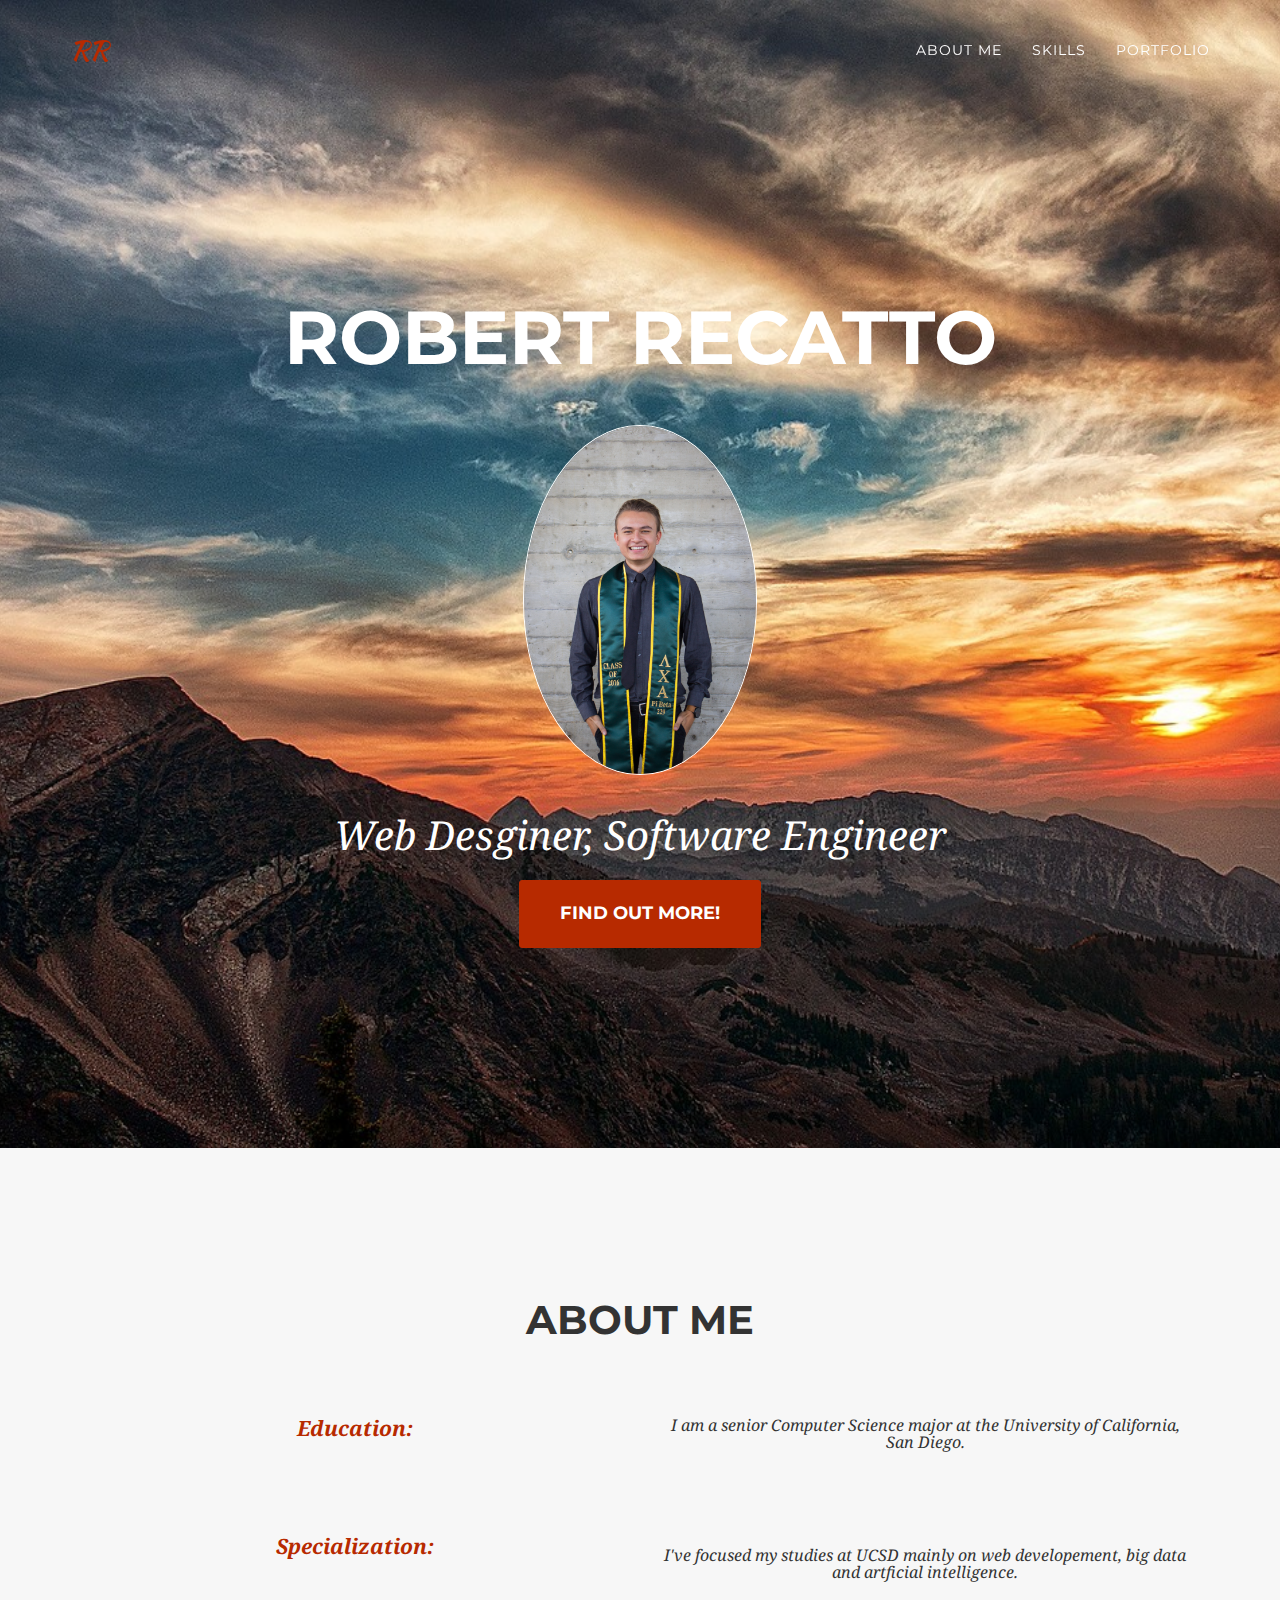
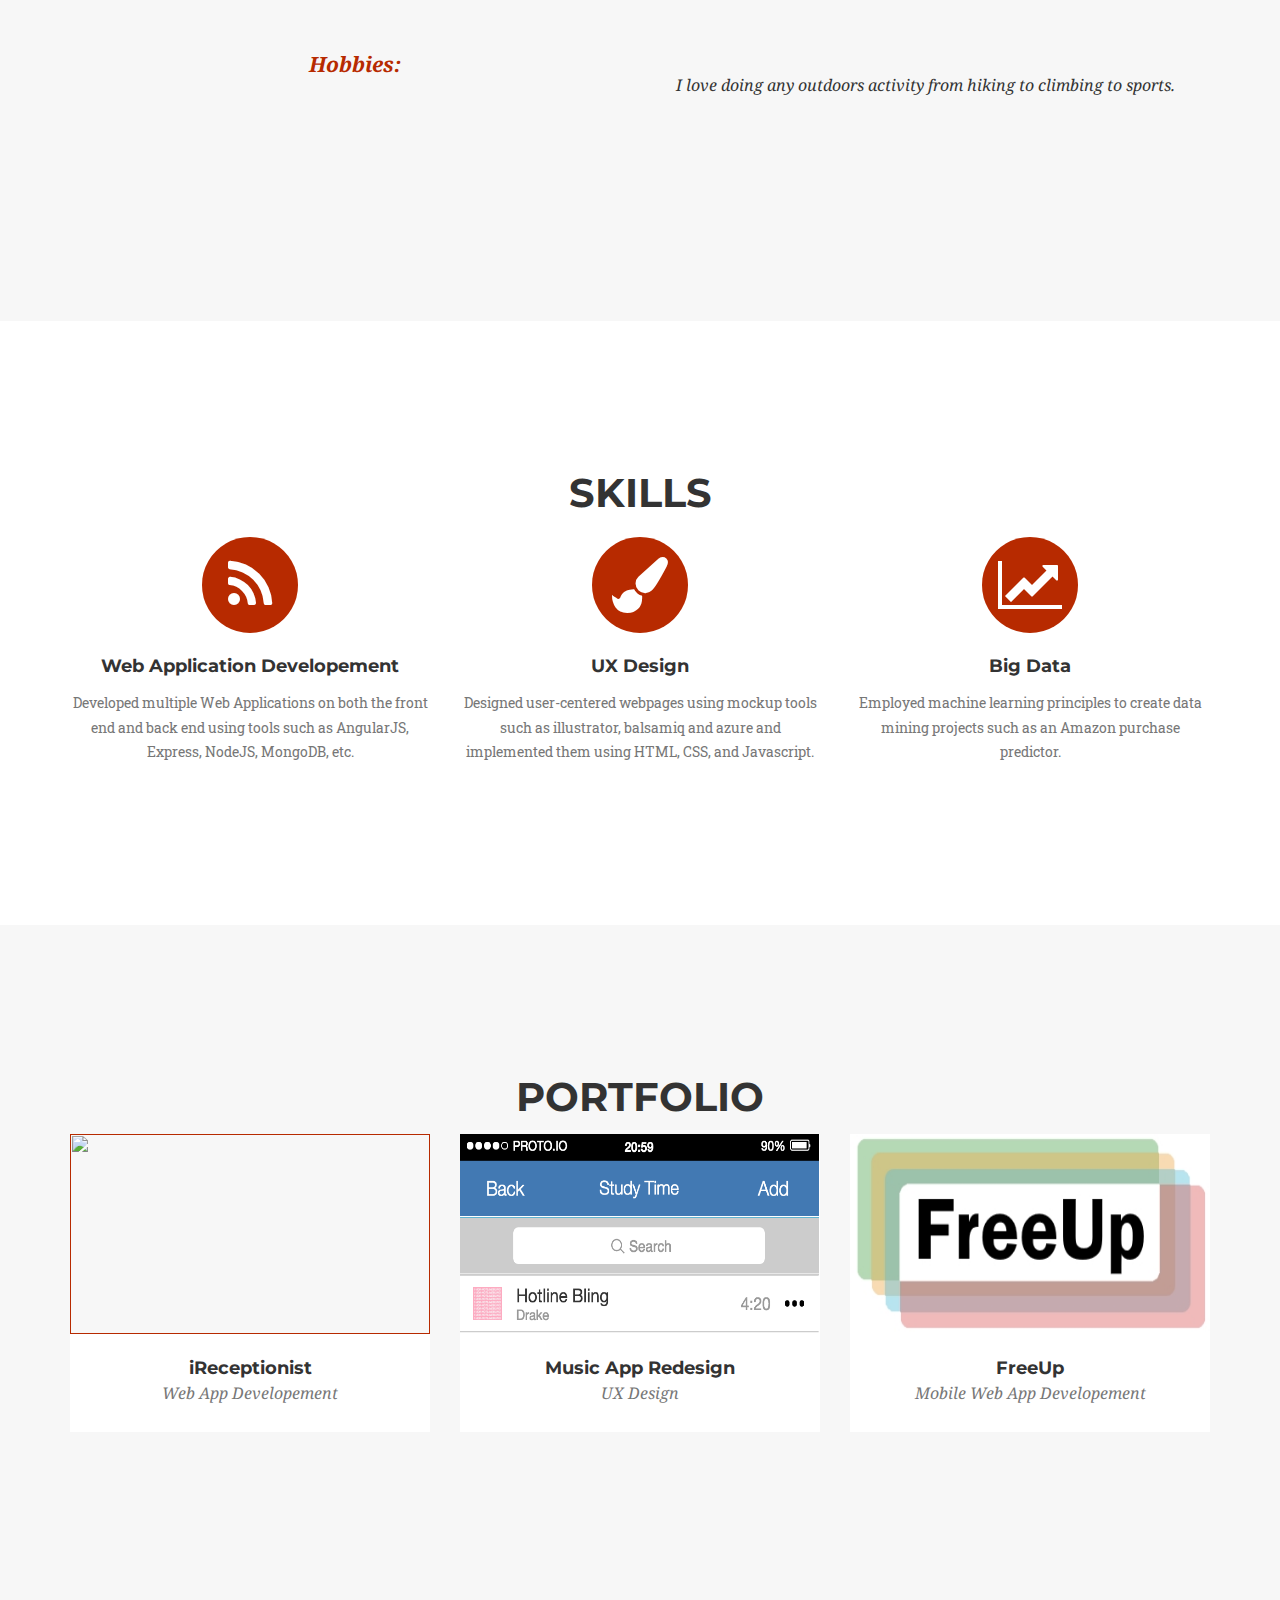
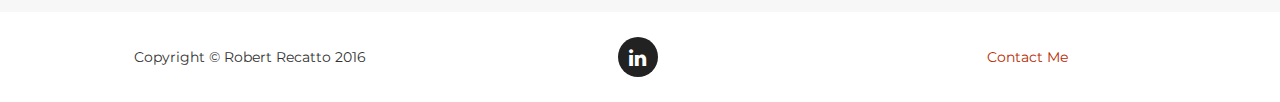
==== commit c9f5f1af: "changed headshot" ====
--- a/index.html
+++ b/index.html
@@ -77,7 +77,7 @@
         <div class="container">
             <div class="intro-text">
                 <div class="intro-heading">Robert Recatto</div>
-                <img src="img/headshot.png" class="img-circle"><br><br><br>
+                <img src="img/headshot.jpg" class="img-circle"><br><br><br>
                 <div class="intro-lead-in">Web Desginer, Software Engineer</div>
                 <a href="#about" class="page-scroll btn btn-xl">Find Out More!</a>
             </div>
--- a/css/main.css
+++ b/css/main.css
@@ -67,9 +67,9 @@
 
 .img-circle {
     border-radius: 50%;
-    max-height: 300px;
-    max-width: 200px;
+    max-height: 350px;
+    max-width: 250px;
     border-style: solid;
     border-color: #ffffff #ffffff;
-    border-width: 5px;
+    border-width: 1px;
 }